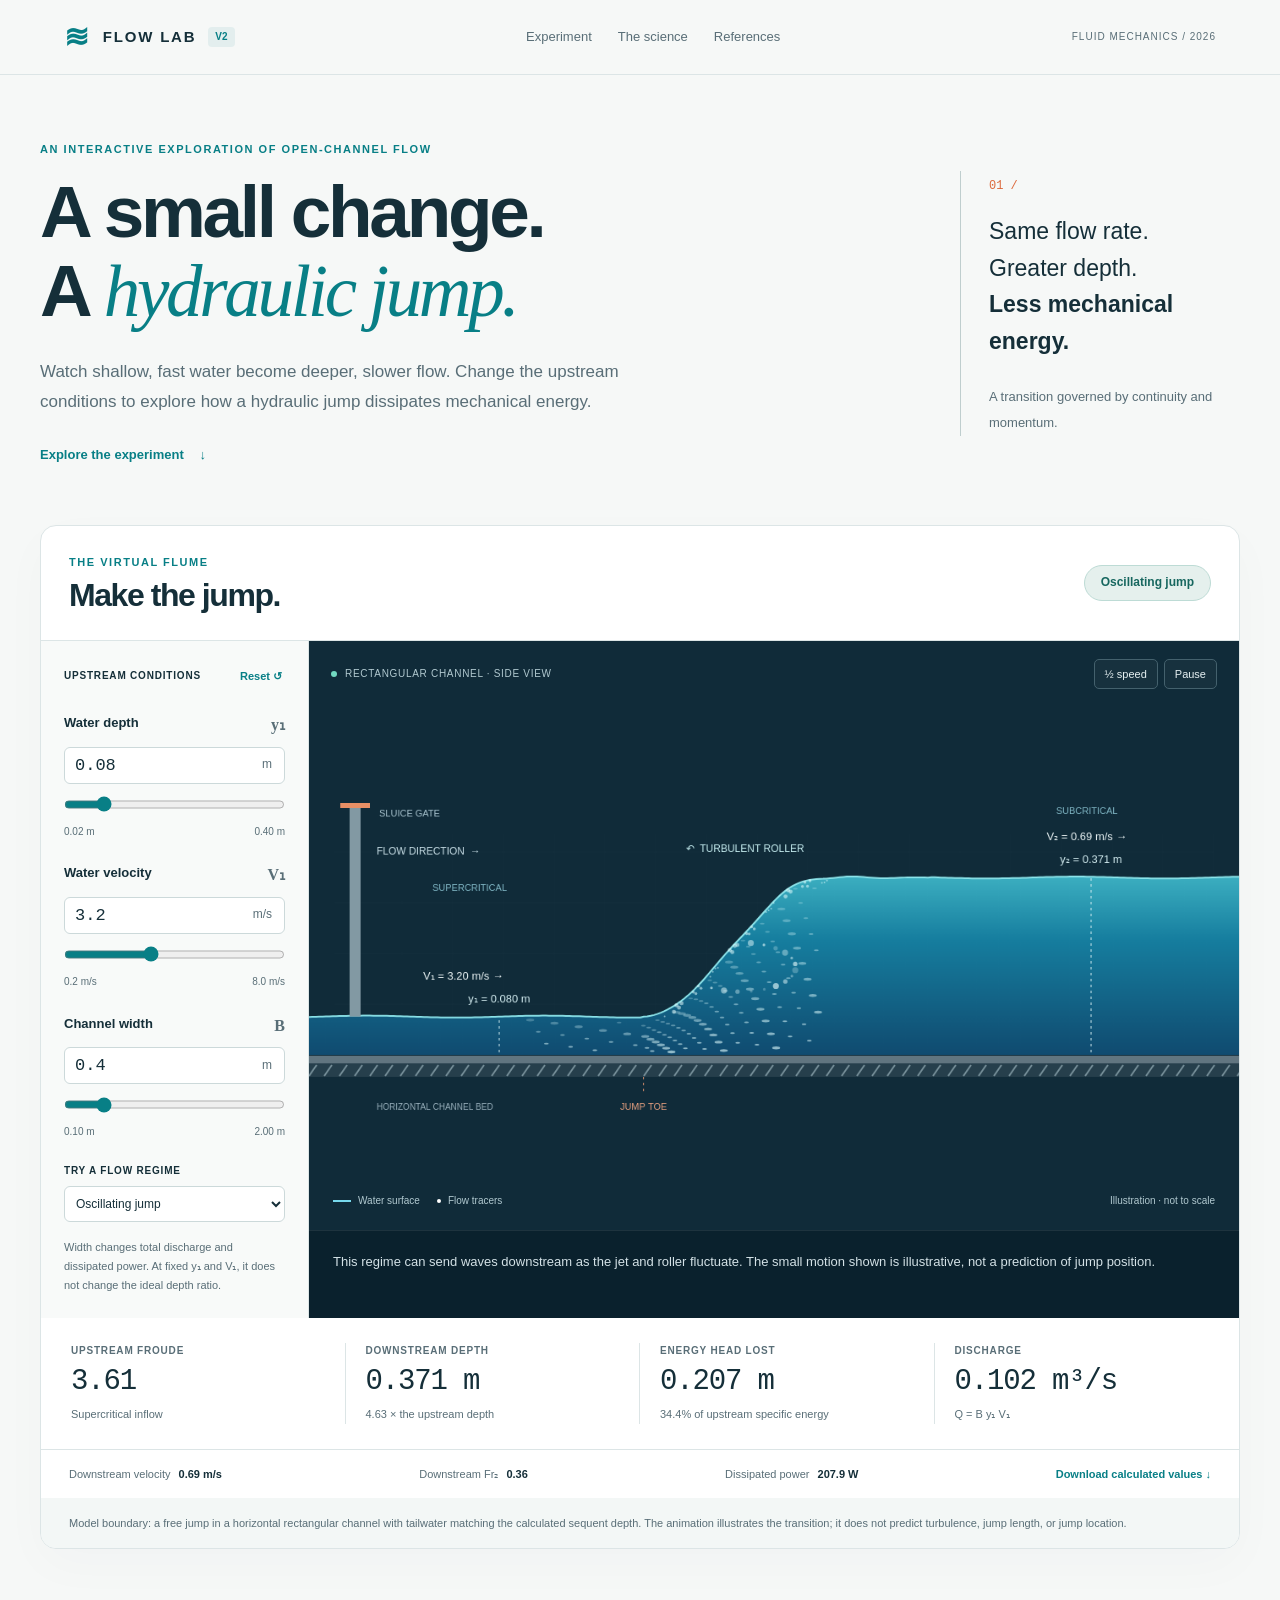
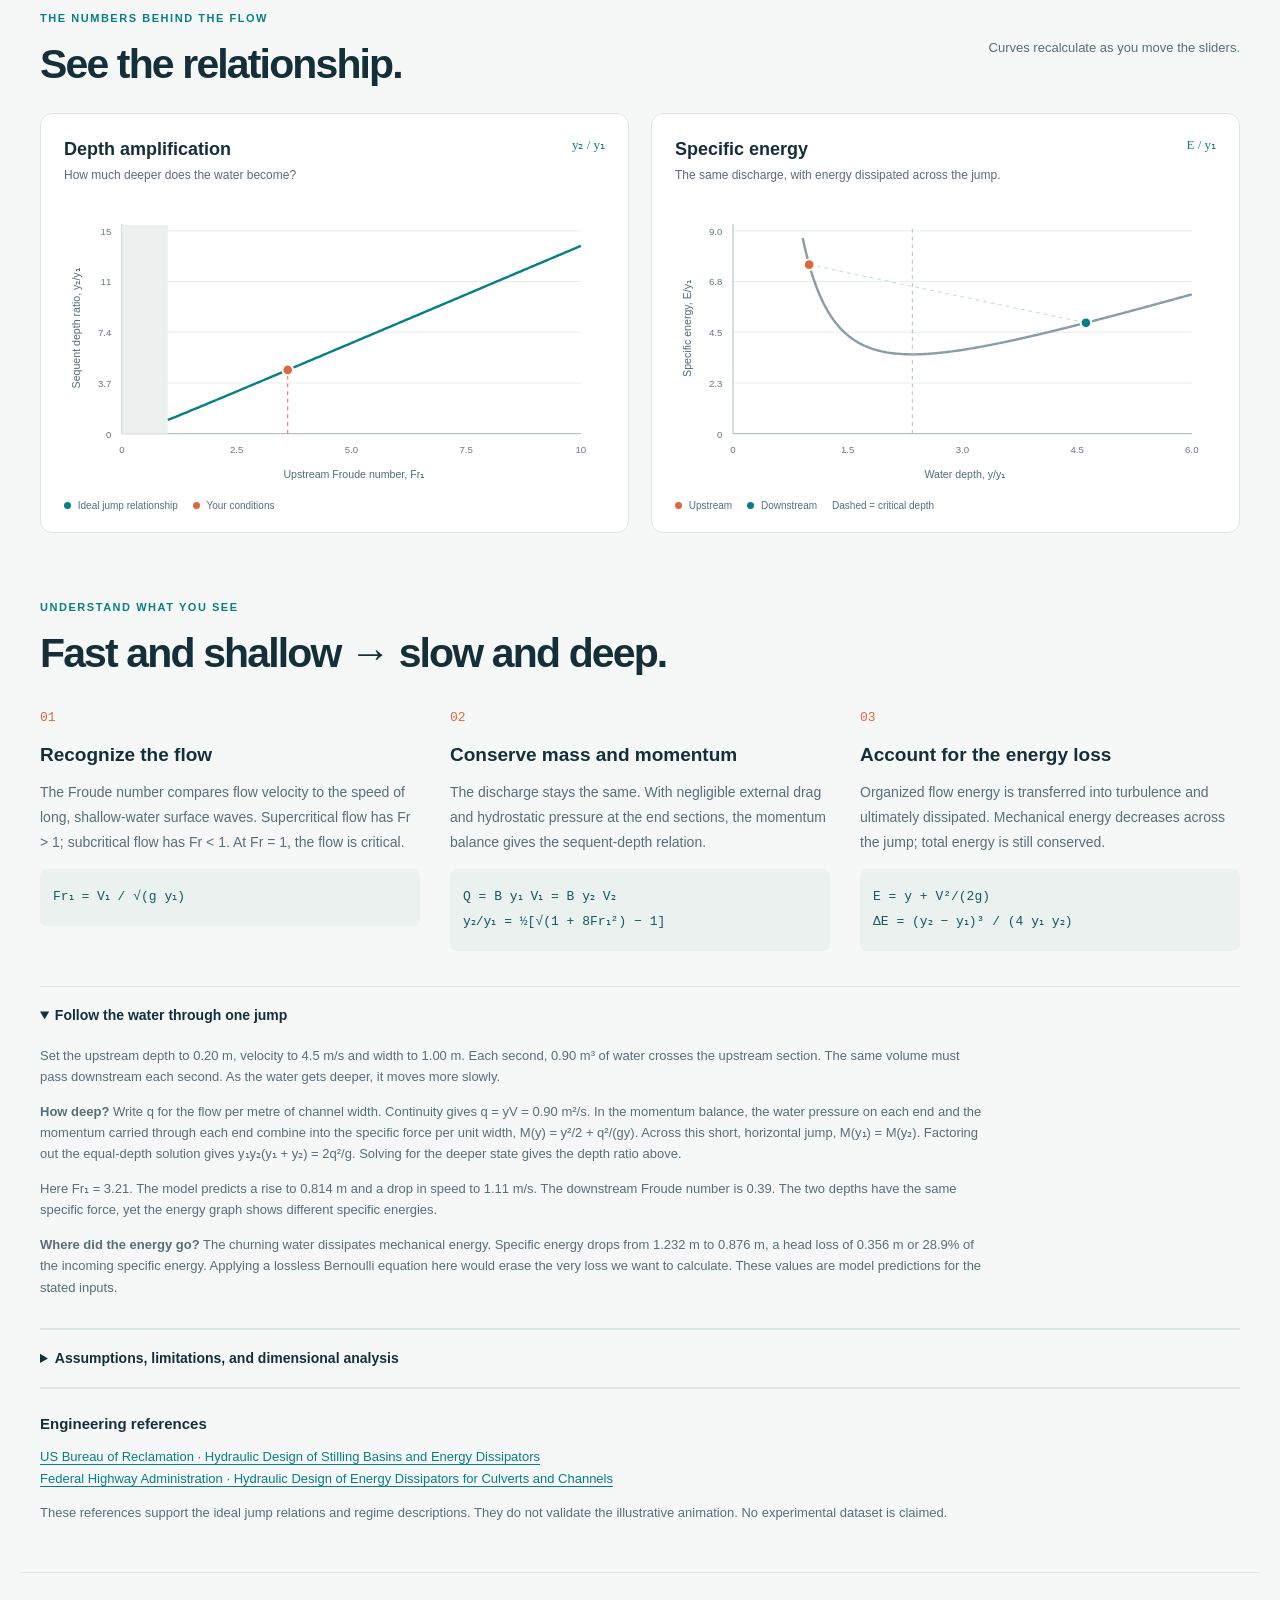
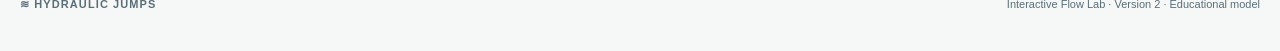
==== v2/index.html @ fa8d9983 "Preserve original site and publish second draft under v2" ====
<!doctype html>
<html lang="en">
<head>
  <meta charset="utf-8"><meta name="viewport" content="width=device-width,initial-scale=1">
  <meta name="description" content="Explore hydraulic jumps in a rectangular channel with animated flow, live calculations and interactive graphs.">
  <title>Hydraulic Jumps · Interactive Flow Lab</title>
  <link rel="icon" href="data:,"><link rel="stylesheet" href="styles.css">
  <script defer src="hydraulics.js"></script><script defer src="app.js"></script>
</head>
<body>
<a class="skip" href="#experiment">Skip to experiment</a>
<header class="topbar"><a class="brand" href="#"><span class="brand-icon">≋</span> FLOW LAB <span class="version">V2</span></a><nav aria-label="Main navigation"><a href="#experiment">Experiment</a><a href="#theory">The science</a><a href="#references">References</a></nav><span class="course">FLUID MECHANICS / 2026</span></header>
<main>
  <section class="intro"><div><p class="eyebrow">AN INTERACTIVE EXPLORATION OF OPEN-CHANNEL FLOW</p><h1>A small change.<br>A <em>hydraulic jump.</em></h1><p class="lede">Watch shallow, fast water become deeper, slower flow. Change the upstream conditions to explore how a hydraulic jump dissipates mechanical energy.</p><a class="text-link" href="#experiment">Explore the experiment <span>↓</span></a></div><aside class="intro-note"><span class="note-number">01 /</span><p>Same flow rate.<br>Greater depth.<br><strong>Less mechanical energy.</strong></p><span class="small">A transition governed by continuity and momentum.</span></aside></section>

  <section id="experiment" class="experiment" aria-labelledby="lab-title">
    <div class="section-heading"><div><p class="eyebrow">THE VIRTUAL FLUME</p><h2 id="lab-title">Make the jump.</h2></div><span class="status" id="regime">Oscillating jump</span></div>
    <div class="lab-grid">
      <aside class="control-panel"><div class="panel-heading"><span>UPSTREAM CONDITIONS</span><button id="reset" class="quiet" type="button">Reset ↺</button></div>
        <div class="field"><label for="depth">Water depth <span>y₁</span></label><div class="input-unit"><input id="depth" type="number" min="0.02" max="0.4" step="any" value="0.08" aria-describedby="depth-help"><span>m</span></div><input aria-label="Upstream depth slider" id="depth-range" type="range" min="0.02" max="0.4" step="any" value="0.08"><div class="limits" id="depth-help"><span>0.02 m</span><span>0.40 m</span></div></div>
        <div class="field"><label for="velocity">Water velocity <span>V₁</span></label><div class="input-unit"><input id="velocity" type="number" min="0.2" max="8" step="any" value="3.2"><span>m/s</span></div><input aria-label="Upstream velocity slider" id="velocity-range" type="range" min="0.2" max="8" step="any" value="3.2"><div class="limits"><span>0.2 m/s</span><span>8.0 m/s</span></div></div>
        <div class="field"><label for="width">Channel width <span>B</span></label><div class="input-unit"><input id="width" type="number" min="0.1" max="2" step="any" value="0.4"><span>m</span></div><input aria-label="Channel width slider" id="width-range" type="range" min="0.1" max="2" step="any" value="0.4"><div class="limits"><span>0.10 m</span><span>2.00 m</span></div></div>
        <p id="input-message" class="input-message" role="status"></p>
        <label class="preset-label" for="preset">TRY A FLOW REGIME</label><select id="preset"><option value="custom">Custom conditions</option><option value="subcritical">Subcritical · no jump</option><option value="undular">Undular jump</option><option value="weak">Weak jump</option><option value="oscillating" selected>Oscillating jump</option><option value="steady">Steady jump</option><option value="strong">Strong jump</option></select>
        <p class="control-tip">Width changes total discharge and dissipated power. At fixed y₁ and V₁, it does not change the ideal depth ratio.</p>
      </aside>
      <div class="visual-panel"><div class="visual-toolbar"><span><i class="live-dot"></i> RECTANGULAR CHANNEL · SIDE VIEW</span><div><button type="button" id="slow" aria-pressed="false">½ speed</button><button type="button" id="pause" aria-pressed="false">Pause</button></div></div>
        <canvas id="flume" width="1100" height="420" role="img" aria-label="Illustrative side view of water in a rectangular channel. Calculated upstream and downstream values are listed below."></canvas>
        <div class="visual-caption"><span><span class="legend-line"></span> Water surface <span class="legend-dot"></span> Flow tracers</span><span>Illustration · not to scale</span></div>
        <div class="flow-explanation" id="flow-explanation" aria-live="polite"></div>
      </div>
    </div>
    <div class="metrics" aria-live="polite" aria-atomic="true">
      <div><span>UPSTREAM FROUDE</span><strong id="fr1">—</strong><small id="fr1-note">Fr₁ = V₁ / √(g y₁)</small></div>
      <div><span>DOWNSTREAM DEPTH</span><strong id="depth2">—</strong><small id="depth-ratio">Sequent depth y₂</small></div>
      <div><span>ENERGY HEAD LOST</span><strong id="loss">—</strong><small id="loss-percent">Of upstream specific energy</small></div>
      <div><span>DISCHARGE</span><strong id="discharge">—</strong><small>Q = B y₁ V₁</small></div>
    </div>
    <div class="secondary-results"><span>Downstream velocity <b id="velocity2">—</b></span><span>Downstream Fr₂ <b id="fr2">—</b></span><span>Dissipated power <b id="power">—</b></span><button id="export" type="button" class="text-link">Download calculated values ↓</button></div>
    <p class="model-note">Model boundary: a free jump in a horizontal rectangular channel with tailwater matching the calculated sequent depth. The animation illustrates the transition; it does not predict turbulence, jump length, or jump location.</p>
  </section>

  <section class="plots-section" aria-labelledby="plots-title"><div class="section-heading"><div><p class="eyebrow">THE NUMBERS BEHIND THE FLOW</p><h2 id="plots-title">See the relationship.</h2></div><span class="small">Curves recalculate as you move the sliders.</span></div>
    <div class="plot-grid"><article class="plot-card"><div class="plot-heading"><h3>Depth amplification</h3><span>y₂ / y₁</span></div><p>How much deeper does the water become?</p><svg id="ratio-plot" viewBox="0 0 560 300" role="img" aria-label="Sequent depth ratio against upstream Froude number"></svg><div class="plot-legend"><span><i></i> Ideal jump relationship</span><span><i class="orange"></i> Your conditions</span></div></article>
    <article class="plot-card"><div class="plot-heading"><h3>Specific energy</h3><span>E / y₁</span></div><p>The same discharge, with energy dissipated across the jump.</p><svg id="energy-plot" viewBox="0 0 560 300" role="img" aria-label="Dimensionless specific energy against dimensionless water depth, with upstream and downstream states"></svg><div class="plot-legend"><span><i class="orange"></i> Upstream</span><span><i></i> Downstream</span><span>Dashed = critical depth</span></div></article></div>
  </section>

  <section id="theory" class="theory-section"><div class="section-heading"><div><p class="eyebrow">UNDERSTAND WHAT YOU SEE</p><h2>Fast and shallow → slow and deep.</h2></div></div>
    <div class="theory-grid"><article><span class="step">01</span><h3>Recognize the flow</h3><p>The Froude number compares flow velocity to the speed of long, shallow-water surface waves. Supercritical flow has Fr &gt; 1; subcritical flow has Fr &lt; 1. At Fr = 1, the flow is critical.</p><div class="formula">Fr₁ = V₁ / √(g y₁)</div></article><article><span class="step">02</span><h3>Conserve mass and momentum</h3><p>The discharge stays the same. With negligible external drag and hydrostatic pressure at the end sections, the momentum balance gives the sequent-depth relation.</p><div class="formula">Q = B y₁ V₁ = B y₂ V₂<br>y₂/y₁ = ½[√(1 + 8Fr₁²) − 1]</div></article><article><span class="step">03</span><h3>Account for the energy loss</h3><p>Organized flow energy is transferred into turbulence and ultimately dissipated. Mechanical energy decreases across the jump; total energy is still conserved.</p><div class="formula">E = y + V²/(2g)<br>ΔE = (y₂ − y₁)³ / (4 y₁ y₂)</div></article></div>
    <details open><summary>Follow the water through one jump</summary><div class="details-body">
      <p>Set the upstream depth to 0.20 m, velocity to 4.5 m/s and width to 1.00 m. Each second, 0.90 m³ of water crosses the upstream section. The same volume must pass downstream each second. As the water gets deeper, it moves more slowly.</p>
      <p><strong>How deep?</strong> Write q for the flow per metre of channel width. Continuity gives q = yV = 0.90 m²/s. In the momentum balance, the water pressure on each end and the momentum carried through each end combine into the specific force per unit width, M(y) = y²/2 + q²/(gy). Across this short, horizontal jump, M(y₁) = M(y₂). Factoring out the equal-depth solution gives y₁y₂(y₁ + y₂) = 2q²/g. Solving for the deeper state gives the depth ratio above.</p>
      <p>Here Fr₁ = 3.21. The model predicts a rise to 0.814 m and a drop in speed to 1.11 m/s. The downstream Froude number is 0.39. The two depths have the same specific force, yet the energy graph shows different specific energies.</p>
      <p><strong>Where did the energy go?</strong> The churning water dissipates mechanical energy. Specific energy drops from 1.232 m to 0.876 m, a head loss of 0.356 m or 28.9% of the incoming specific energy. Applying a lossless Bernoulli equation here would erase the very loss we want to calculate. These values are model predictions for the stated inputs.</p>
    </div></details>
    <details><summary>Assumptions, limitations, and dimensional analysis</summary><div class="details-body"><p>The model assumes steady incompressible water flow (ρ = 1000 kg/m³, g = 9.81 m/s²), constant rectangular width, a horizontal bed, hydrostatic end-section pressure, uniform end-section velocities, and negligible bed/sidewall drag over the jump. Inputs describe the flow immediately upstream, not a gate-opening prediction.</p><p>Fr₁ &gt; 1 is necessary but does not guarantee that a stationary jump will occur at a particular location. Downstream boundary conditions determine whether a jump is held, swept downstream, or submerged. Here matching tailwater is assumed. An undular jump is represented by surface waves rather than a turbulent roller.</p><p>For the ideal model, y₂/y₁ depends only on Fr₁. Real jumps can also depend on Reynolds number, relative roughness, channel aspect ratio, and air entrainment. Dimensional analysis identifies possible dependencies; it does not derive the Bélanger equation or supply experimental correction factors.</p><p>The energy graph uses y/y₁ and E/y₁ at the current unit discharge q = y₁V₁. Both states lie on the same specific-energy curve, at different energies. The critical depth minimizes specific energy.</p></div></details>
  </section>

  <section id="references" class="references"><h3>Engineering references</h3><p><a href="https://www.usbr.gov/tsc/techreferences/hydraulics_lab/pubs/EM/EM25.pdf" target="_blank" rel="noopener">US Bureau of Reclamation · Hydraulic Design of Stilling Basins and Energy Dissipators</a><br><a href="https://www.fhwa.dot.gov/engineering/hydraulics/pubs/hec/hec14si.pdf" target="_blank" rel="noopener">Federal Highway Administration · Hydraulic Design of Energy Dissipators for Culverts and Channels</a></p><p class="small">These references support the ideal jump relations and regime descriptions. They do not validate the illustrative animation. No experimental dataset is claimed.</p></section>
</main><footer><span>≋ HYDRAULIC JUMPS</span><span>Interactive Flow Lab · Version 2 · Educational model</span></footer>
<noscript>This experiment needs JavaScript. The explanations and equations above remain available.</noscript>
</body></html>
---- v2/styles.css ----
:root{--ink:#152f39;--muted:#596e77;--teal:#087f86;--orange:#dc693c;--line:#dce5e6;--paper:#f6f8f7;--navy:#102b39}*{box-sizing:border-box}html{scroll-behavior:smooth;scroll-padding-top:25px}body{margin:0;color:var(--ink);background:var(--paper);font:16px/1.65 'Segoe UI',Arial,sans-serif}a{color:var(--teal)}button,input,select{font:inherit}button,a,input,select,summary{-webkit-tap-highlight-color:transparent}button{cursor:pointer}button:focus-visible,a:focus-visible,input:focus-visible,select:focus-visible,summary:focus-visible{outline:3px solid #e9a758;outline-offset:4px}button{border:0}h1,h2,h3,p{margin-top:0}h1,h2{letter-spacing:-.045em;line-height:1.08}h1{font-size:clamp(42px,5.7vw,76px);font-weight:650;margin-bottom:25px}h1 em{font-family:Georgia,serif;font-weight:400;color:var(--teal)}h2{font-size:clamp(30px,3.2vw,42px);font-weight:600;margin-bottom:0}h3{font-size:19px;line-height:1.35;margin-bottom:12px}.small{font-size:13px;color:var(--muted)}.eyebrow{font-size:11px;font-weight:750;letter-spacing:.14em;color:var(--teal);margin-bottom:15px}.topbar{max-width:1440px;margin:auto;padding:22px 5%;display:flex;align-items:center;justify-content:space-between;border-bottom:1px solid var(--line);gap:20px}.brand{color:var(--ink);font-weight:800;font-size:15px;letter-spacing:.12em;text-decoration:none;display:flex;gap:12px;align-items:center}.brand-icon{font-size:30px;color:var(--teal);line-height:1}.version{font-size:10px;letter-spacing:0;background:#e3eeee;color:var(--teal);padding:2px 7px;border-radius:4px}.topbar nav{display:flex;gap:26px}.topbar nav a{font-size:13px;color:var(--muted);text-decoration:none}.topbar nav a:hover{color:var(--teal)}.course{font-size:10px;letter-spacing:.1em;color:var(--muted)}main{max-width:1320px;padding:0 40px;margin:auto}.intro{padding:65px 0 58px;display:grid;grid-template-columns:1fr 280px;gap:80px;align-items:center}.lede{font-size:17px;color:var(--muted);max-width:630px;line-height:1.8;margin-bottom:23px}.text-link{color:var(--teal);background:none;text-decoration:none;font-size:13px;font-weight:700;padding:0}.text-link span{margin-left:12px}.intro-note{border-left:1px solid #bfcece;padding:0 0 0 28px}.note-number{font:12px monospace;color:var(--orange)}.intro-note p{font-size:23px;line-height:1.6;margin-top:15px}.intro-note strong{font-weight:600}.section-heading{display:flex;justify-content:space-between;align-items:center;gap:20px;margin-bottom:27px}.status{background:#e5f0ed;border:1px solid #bddbd5;color:#17675f;border-radius:30px;padding:7px 16px;font-size:12px;font-weight:700}.experiment{background:#fff;border:1px solid var(--line);border-radius:16px;overflow:hidden;box-shadow:0 16px 50px #12354406}.experiment>.section-heading{padding:27px 28px 0}.experiment h2{font-size:32px}.experiment .eyebrow{margin-bottom:7px}.lab-grid{display:grid;grid-template-columns:268px minmax(0,1fr);border-top:1px solid var(--line)}.control-panel{padding:23px;background:#f8faf9;border-right:1px solid var(--line)}.panel-heading{display:flex;align-items:center;justify-content:space-between;font-size:10px;letter-spacing:.08em;font-weight:750;margin-bottom:24px}.quiet{background:none;color:var(--teal);padding:3px;font-size:11px;letter-spacing:0}.field{margin-bottom:22px}.field label{display:flex;justify-content:space-between;font-size:13px;font-weight:650;margin-bottom:8px}.field label span{font-family:Georgia,serif;color:var(--muted);font-size:16px}.input-unit{display:flex;border:1px solid #ccd9da;border-radius:6px;background:#fff;overflow:hidden;align-items:center}.input-unit input{width:100%;min-width:0;border:0;background:transparent;padding:8px 10px;color:var(--ink);font:17px 'Consolas',monospace}.input-unit span{padding-right:12px;font-size:12px;color:var(--muted);white-space:nowrap}input[type=range]{width:100%;height:23px;margin:9px 0 0;accent-color:var(--teal);cursor:pointer}.limits{display:flex;justify-content:space-between;font-size:10px;color:var(--muted)}.preset-label{font-size:10px;letter-spacing:.08em;font-weight:750;display:block;margin:12px 0 7px}select{width:100%;border:1px solid #ccd9da;border-radius:6px;padding:9px 7px;font-size:12px;background:#fff;color:var(--ink)}.control-tip{font-size:11px;line-height:1.7;color:var(--muted);margin:16px 0 0}.input-message{font-size:12px;color:#aa3c22;margin:0}.visual-panel{min-width:0;background:var(--navy);display:flex;flex-direction:column}.visual-toolbar{display:flex;justify-content:space-between;gap:12px;align-items:center;padding:18px 22px;color:#b1c9d0;font-size:10px;letter-spacing:.07em}.visual-toolbar>span{display:flex;align-items:center;gap:8px}.visual-toolbar>div{display:flex;gap:6px}.visual-toolbar button{border:1px solid #44616d;border-radius:5px;padding:5px 10px;font-size:11px;color:#e7f1f3;background:#ffffff07;white-space:nowrap}.visual-toolbar button[aria-pressed=true]{background:#2d5c68}.live-dot{background:#72d9c1;width:6px;height:6px;border-radius:50%;display:inline-block}canvas{display:block;width:100%;height:auto;margin:auto 0}.visual-caption{padding:5px 24px 20px;display:flex;justify-content:space-between;gap:14px;color:#b1c9d0;font-size:10px}.visual-caption>span:first-child{display:flex;align-items:center;gap:7px}.legend-line{height:2px;width:18px;background:#77d9ed;display:inline-block}.legend-dot{width:4px;height:4px;border-radius:50%;background:#fff;display:inline-block;margin-left:10px}.flow-explanation{border-top:1px solid #ffffff15;padding:19px 24px;font-size:13px;line-height:1.8;color:#d3e1e6;background:#0a212d;min-height:88px}.metrics{display:grid;grid-template-columns:repeat(4,1fr);padding:25px 10px}.metrics>div{padding:0 20px;border-right:1px solid var(--line)}.metrics>div:last-child{border:0}.metrics span{font-size:10px;letter-spacing:.08em;font-weight:700;color:var(--muted);display:block}.metrics strong{font:29px/1.6 'Consolas',monospace;letter-spacing:-.04em;display:block}.metrics small{font-size:11px;color:var(--muted);display:block}.secondary-results{display:flex;justify-content:space-between;gap:14px;flex-wrap:wrap;padding:15px 28px;border-top:1px solid var(--line);font-size:11px;color:var(--muted)}.secondary-results b{color:var(--ink);margin-left:5px}.secondary-results button{font-size:11px}.model-note{margin:0;padding:16px 28px;background:#f3f7f6;color:var(--muted);font-size:11px}.plots-section{padding:60px 0 0}.plot-grid{display:grid;grid-template-columns:1fr 1fr;gap:22px}.plot-card{background:#fff;border:1px solid var(--line);border-radius:12px;padding:23px 23px 17px;min-width:0}.plot-heading{display:flex;justify-content:space-between;gap:12px}.plot-heading h3{font-size:18px;margin-bottom:5px}.plot-heading>span{font:13px Georgia,serif;color:var(--teal)}.plot-card p{font-size:12px;color:var(--muted)}.plot-card svg{display:block;width:100%;height:auto;overflow:visible}.plot-legend{display:flex;gap:15px;flex-wrap:wrap;font-size:10px;color:var(--muted);margin-top:10px}.plot-legend i{display:inline-block;width:7px;height:7px;border-radius:50%;background:var(--teal);margin-right:4px}.plot-legend i.orange{background:var(--orange)}.theory-section{padding:65px 0 0}.theory-grid{display:grid;grid-template-columns:repeat(3,1fr);gap:30px;margin:35px 0}.step{font:13px monospace;color:var(--orange);display:block;margin-bottom:17px}.theory-grid p{font-size:14px;color:var(--muted);line-height:1.8}.formula{padding:16px 13px;background:#eaf1ef;border-radius:7px;font:13px/1.9 'Consolas',monospace;color:#125c62}details{border-top:1px solid var(--line);border-bottom:1px solid var(--line);padding:17px 0}summary{font-size:14px;font-weight:650;cursor:pointer}.details-body{font-size:13px;color:var(--muted);padding-top:18px;max-width:950px}.project-section{display:grid;grid-template-columns:1fr 1fr;gap:70px;padding:58px 0}.project-section>div>p:not(.eyebrow){color:var(--muted);font-size:14px;margin-top:20px}.project-checklist{padding:25px;background:#eaf1ef;border-radius:10px}.project-checklist h3{margin-bottom:0}.project-checklist ul{padding-left:19px;font-size:13px;color:var(--muted)}.project-checklist li{margin-bottom:9px}.project-checklist .small{margin-top:8px!important}.references{padding:25px 0 35px;border-top:1px solid var(--line);font-size:13px}.references h3{font-size:15px}.references a{text-underline-offset:3px}footer{max-width:1240px;margin:auto;padding:22px 0 35px;border-top:1px solid var(--line);display:flex;justify-content:space-between;gap:15px;color:var(--muted);font-size:11px}footer>span:first-child{font-weight:750;letter-spacing:.1em}.skip{position:absolute;left:15px;top:-100px;background:white;padding:10px;z-index:10}.skip:focus{top:10px}noscript{display:block;padding:20px}
@media(min-width:1450px){main{padding:0 20px}}@media(max-width:1000px){.course{display:none}.intro{gap:35px;grid-template-columns:1fr 230px}.lab-grid{grid-template-columns:230px minmax(0,1fr)}.control-panel{padding:18px}.visual-toolbar{flex-wrap:wrap}.metrics strong{font-size:24px}.metrics>div{padding:0 12px}.visual-caption{flex-wrap:wrap}.theory-grid{gap:20px}.project-section{gap:35px}}@media(max-width:720px){main{padding:0 18px}.topbar{padding:16px 18px}.topbar nav{gap:13px}.topbar nav a{font-size:11px}.intro{grid-template-columns:1fr;padding:40px 0;gap:20px}.intro-note{display:none}.intro .eyebrow{font-size:9px}.lede{font-size:15px}.lab-grid{grid-template-columns:1fr}.control-panel{border-right:0;display:grid;grid-template-columns:repeat(3,minmax(0,1fr));gap:10px;padding:16px}.panel-heading{grid-column:1/-1;margin-bottom:5px}.field{margin-bottom:5px}.field label{font-size:11px}.input-unit input{font-size:15px;padding:8px 5px}.input-unit span{font-size:10px;padding-right:4px}.input-message,.control-tip{grid-column:1/-1}.preset-label{grid-column:1/-1;margin:5px 0 0}.control-panel select{grid-column:1/-1}.control-tip{margin:0}.limits{font-size:9px}.visual-toolbar{padding:14px;font-size:9px}.visual-caption{padding:5px 14px 15px}.flow-explanation{padding:15px;font-size:12px}.metrics{grid-template-columns:1fr 1fr;gap:22px 0}.metrics>div:nth-child(2){border:0}.metrics>div{padding:0 18px}.metrics strong{font-size:26px}.secondary-results,.model-note{padding:15px 18px}.plot-grid,.theory-grid,.project-section{grid-template-columns:1fr}.section-heading{align-items:flex-start;flex-wrap:wrap}.experiment>.section-heading{padding:22px 18px 0;gap:15px}.experiment h2{font-size:28px}.status{padding:5px 11px}.plots-section,.theory-section{padding-top:40px}.plot-card{padding:18px 12px}.plot-card p{font-size:11px}.theory-grid{margin-top:25px;gap:25px}.step{margin-bottom:8px}.project-section{padding:40px 0;gap:25px}footer{margin:0 18px;flex-direction:column}.plot-legend{gap:8px}h2{font-size:31px}}
@media(prefers-reduced-motion:reduce){html{scroll-behavior:auto}}
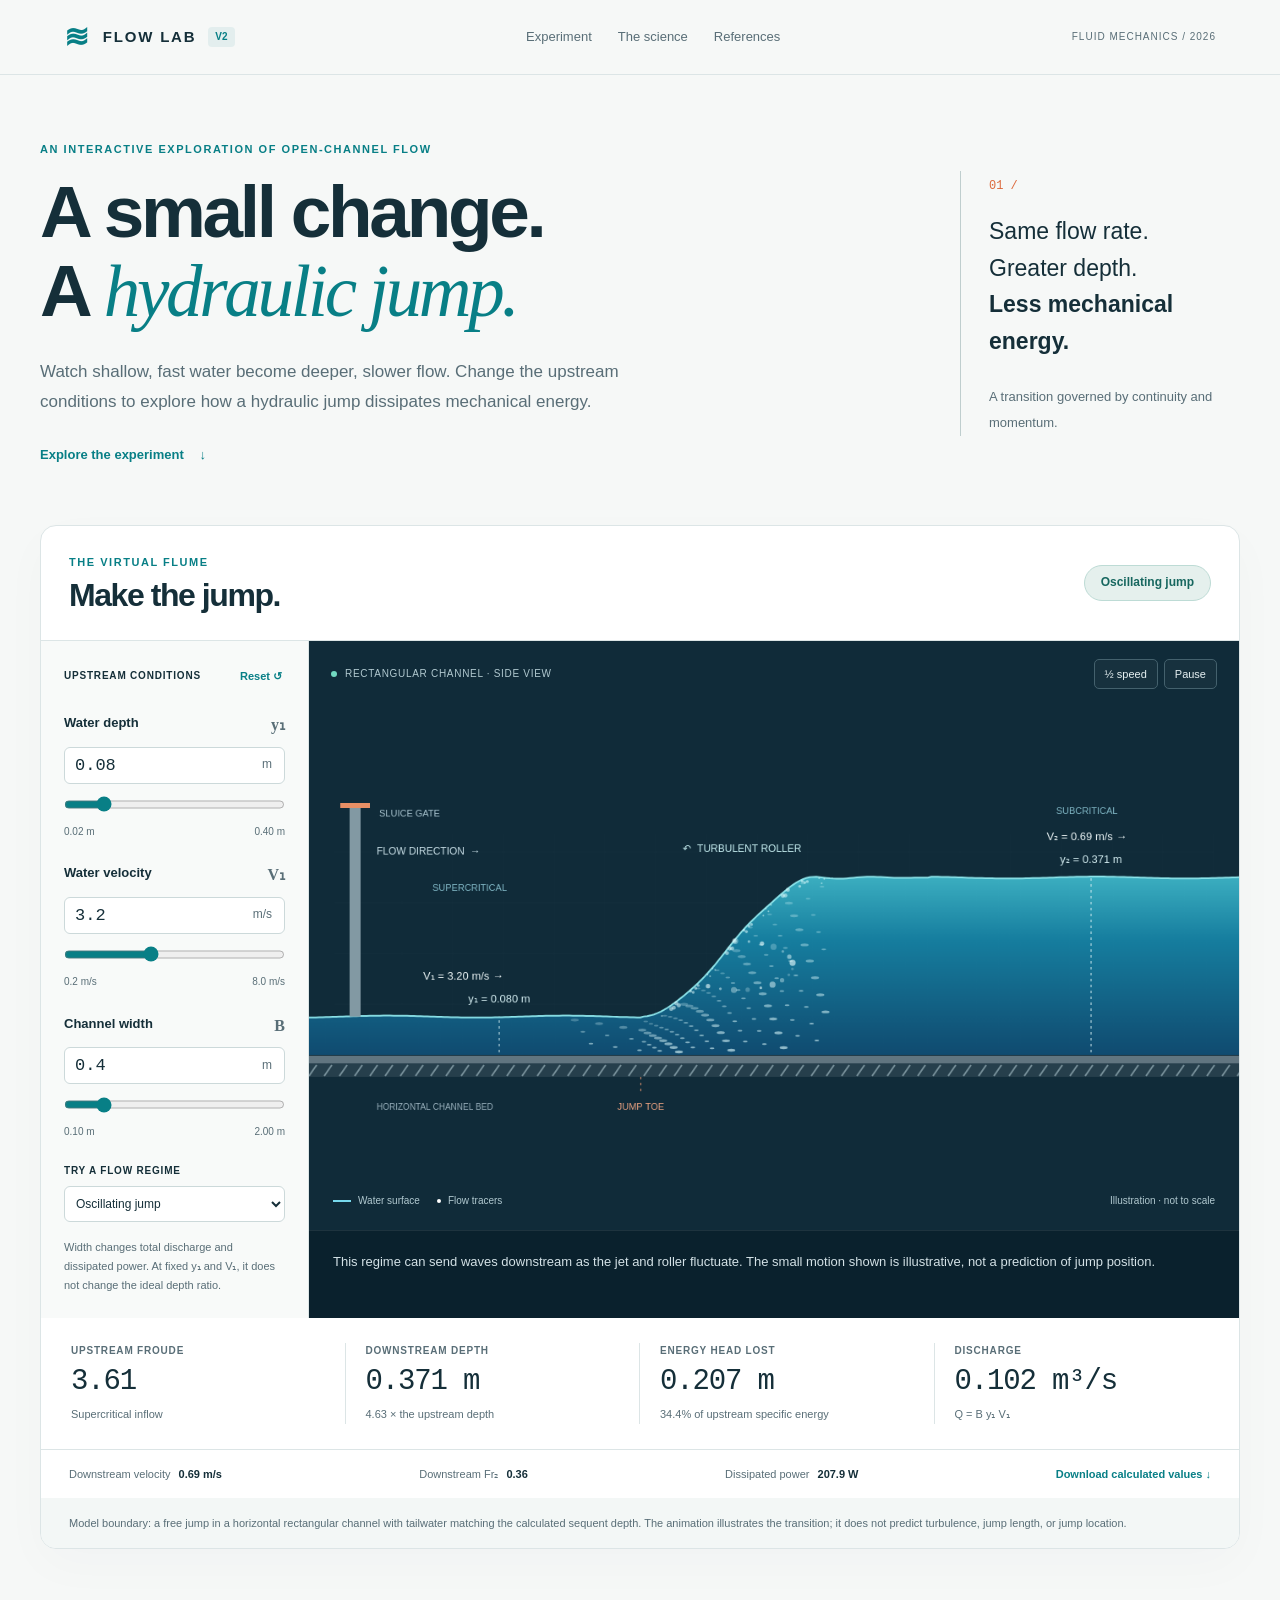
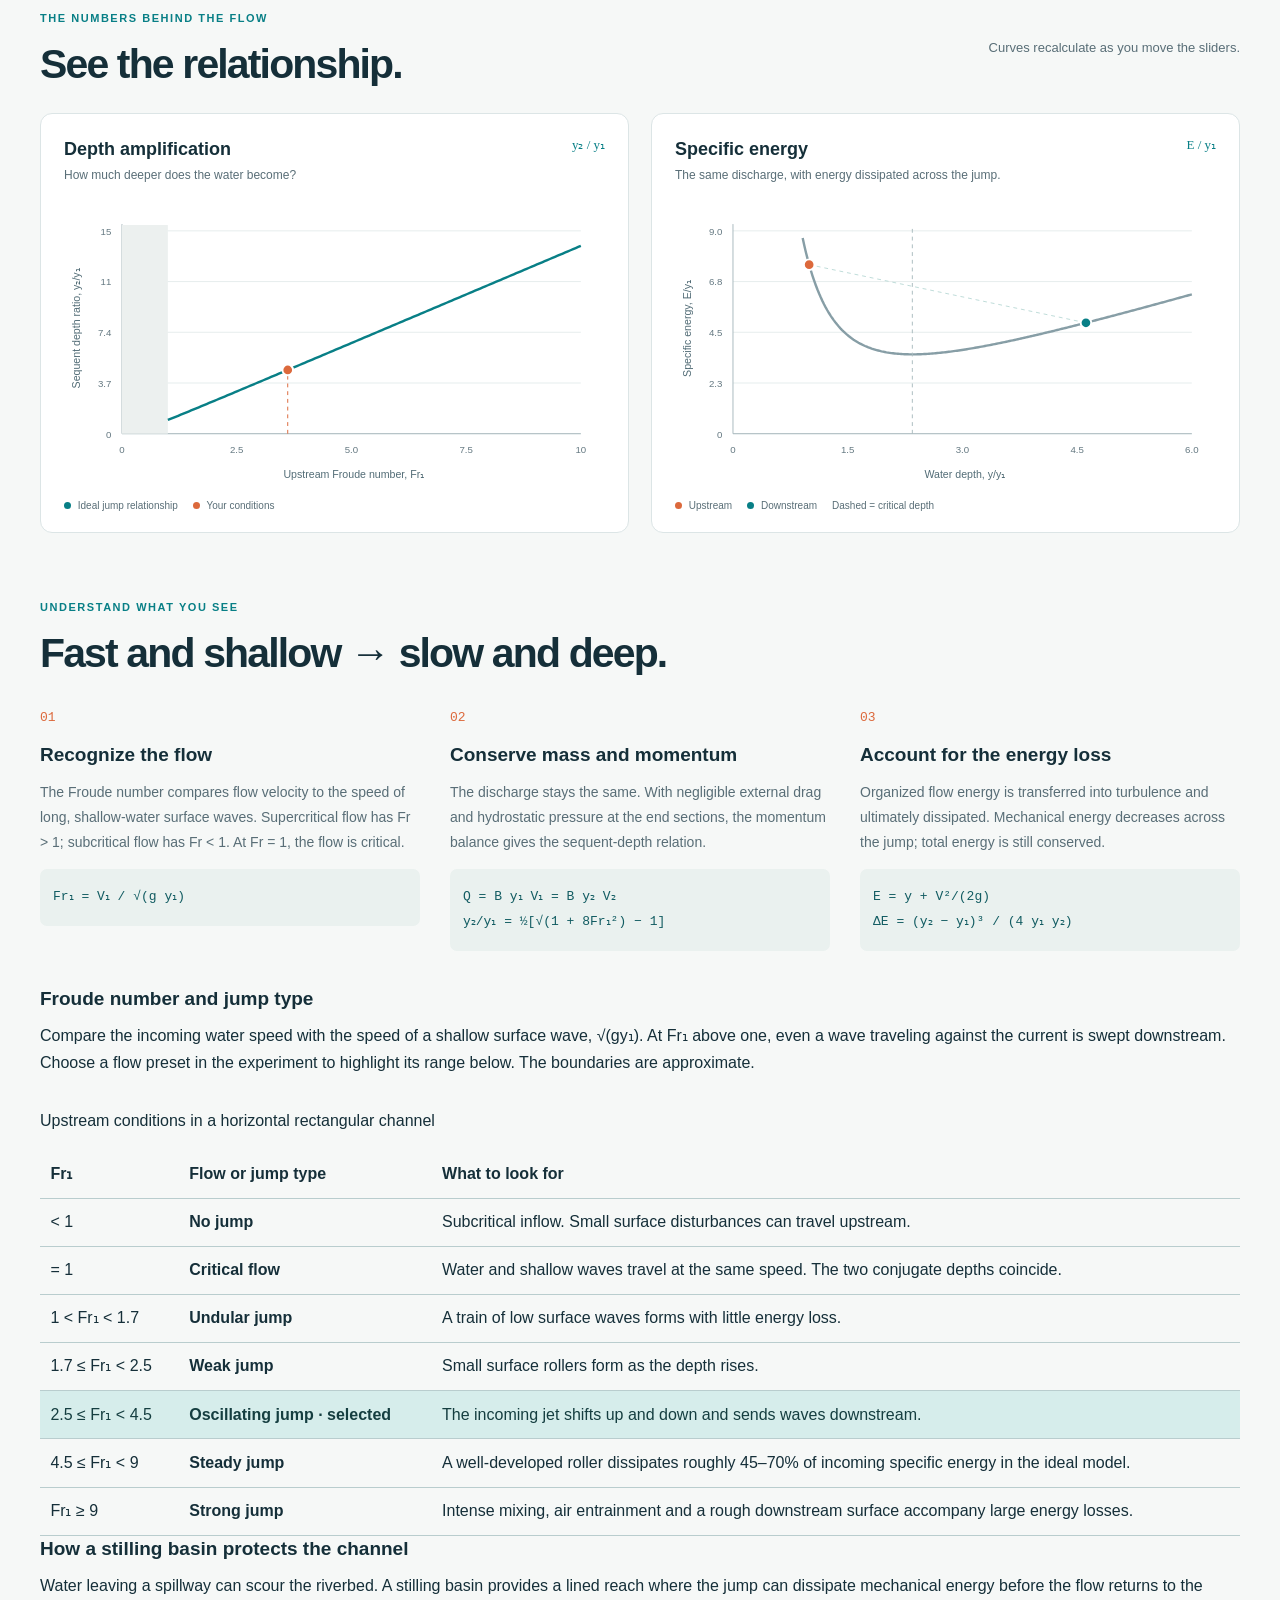
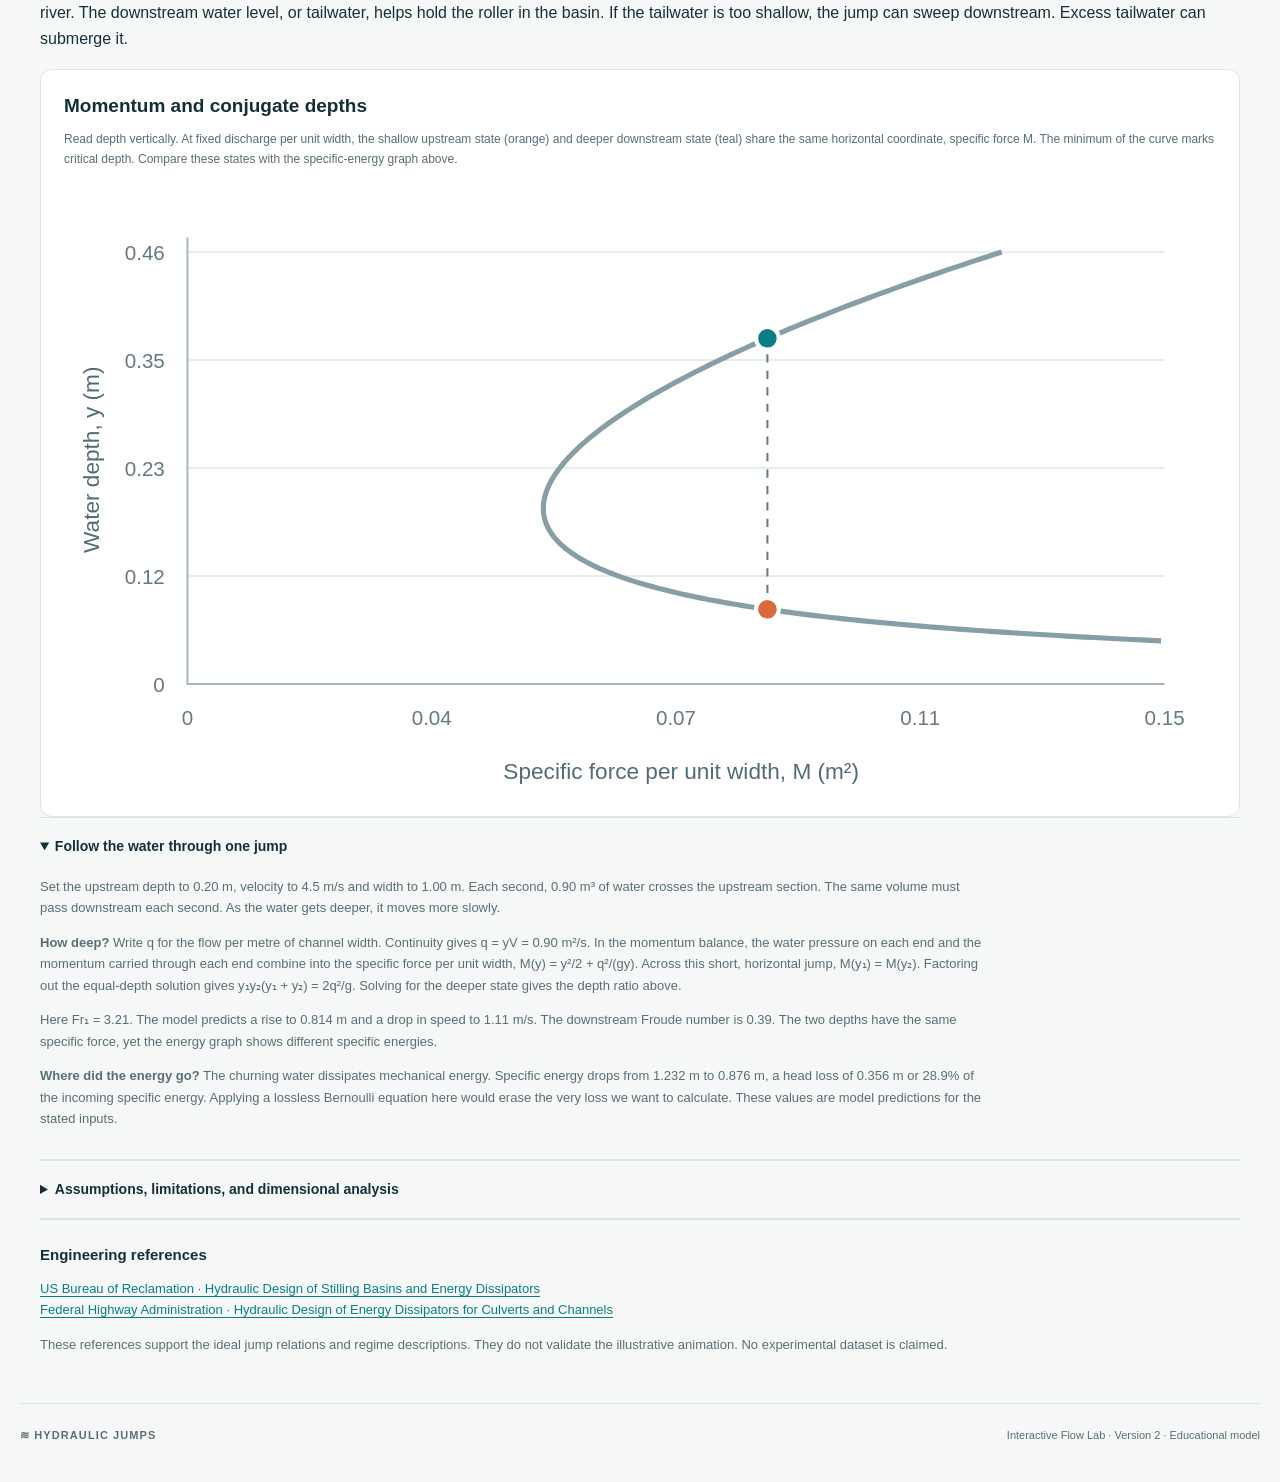
==== commit faa8a387: "Publish a second version" ====
--- a/v2/index.html
+++ b/v2/index.html
@@ -47,6 +47,19 @@
 
   <section id="theory" class="theory-section"><div class="section-heading"><div><p class="eyebrow">UNDERSTAND WHAT YOU SEE</p><h2>Fast and shallow → slow and deep.</h2></div></div>
     <div class="theory-grid"><article><span class="step">01</span><h3>Recognize the flow</h3><p>The Froude number compares flow velocity to the speed of long, shallow-water surface waves. Supercritical flow has Fr &gt; 1; subcritical flow has Fr &lt; 1. At Fr = 1, the flow is critical.</p><div class="formula">Fr₁ = V₁ / √(g y₁)</div></article><article><span class="step">02</span><h3>Conserve mass and momentum</h3><p>The discharge stays the same. With negligible external drag and hydrostatic pressure at the end sections, the momentum balance gives the sequent-depth relation.</p><div class="formula">Q = B y₁ V₁ = B y₂ V₂<br>y₂/y₁ = ½[√(1 + 8Fr₁²) − 1]</div></article><article><span class="step">03</span><h3>Account for the energy loss</h3><p>Organized flow energy is transferred into turbulence and ultimately dissipated. Mechanical energy decreases across the jump; total energy is still conserved.</p><div class="formula">E = y + V²/(2g)<br>ΔE = (y₂ − y₁)³ / (4 y₁ y₂)</div></article></div>
+    <h3 id="regimes">Froude number and jump type</h3>
+    <p>Compare the incoming water speed with the speed of a shallow surface wave, √(gy₁). At Fr₁ above one, even a wave traveling against the current is swept downstream. Choose a flow preset in the experiment to highlight its range below. The boundaries are approximate.</p>
+    <div class="regimes"><table><caption>Upstream conditions in a horizontal rectangular channel</caption><thead><tr><th>Fr₁</th><th>Flow or jump type</th><th>What to look for</th></tr></thead><tbody>
+    <tr><td>&lt; 1</td><th scope="row">No jump</th><td>Subcritical inflow. Small surface disturbances can travel upstream.</td></tr>
+    <tr><td>= 1</td><th scope="row">Critical flow</th><td>Water and shallow waves travel at the same speed. The two conjugate depths coincide.</td></tr>
+    <tr><td>1 &lt; Fr₁ &lt; 1.7</td><th scope="row">Undular jump</th><td>A train of low surface waves forms with little energy loss.</td></tr>
+    <tr><td>1.7 ≤ Fr₁ &lt; 2.5</td><th scope="row">Weak jump</th><td>Small surface rollers form as the depth rises.</td></tr>
+    <tr><td>2.5 ≤ Fr₁ &lt; 4.5</td><th scope="row">Oscillating jump</th><td>The incoming jet shifts up and down and sends waves downstream.</td></tr>
+    <tr><td>4.5 ≤ Fr₁ &lt; 9</td><th scope="row">Steady jump</th><td>A well-developed roller dissipates roughly 45–70% of incoming specific energy in the ideal model.</td></tr>
+    <tr><td>Fr₁ ≥ 9</td><th scope="row">Strong jump</th><td>Intense mixing, air entrainment and a rough downstream surface accompany large energy losses.</td></tr>
+    </tbody></table></div>
+    <h3>How a stilling basin protects the channel</h3><p>Water leaving a spillway can scour the riverbed. A stilling basin provides a lined reach where the jump can dissipate mechanical energy before the flow returns to the river. The downstream water level, or tailwater, helps hold the roller in the basin. If the tailwater is too shallow, the jump can sweep downstream. Excess tailwater can submerge it.</p>
+    <article class="plot-card"><h3>Momentum and conjugate depths</h3><p>Read depth vertically. At fixed discharge per unit width, the shallow upstream state (orange) and deeper downstream state (teal) share the same horizontal coordinate, specific force M. The minimum of the curve marks critical depth. Compare these states with the specific-energy graph above.</p><svg id="momentum" viewBox="0 0 560 300" role="img" aria-label="Specific force against depth for the current flow"></svg></article>
     <details open><summary>Follow the water through one jump</summary><div class="details-body">
       <p>Set the upstream depth to 0.20 m, velocity to 4.5 m/s and width to 1.00 m. Each second, 0.90 m³ of water crosses the upstream section. The same volume must pass downstream each second. As the water gets deeper, it moves more slowly.</p>
       <p><strong>How deep?</strong> Write q for the flow per metre of channel width. Continuity gives q = yV = 0.90 m²/s. In the momentum balance, the water pressure on each end and the momentum carried through each end combine into the specific force per unit width, M(y) = y²/2 + q²/(gy). Across this short, horizontal jump, M(y₁) = M(y₂). Factoring out the equal-depth solution gives y₁y₂(y₁ + y₂) = 2q²/g. Solving for the deeper state gives the depth ratio above.</p>
--- a/v2/styles.css
+++ b/v2/styles.css
@@ -1,3 +1,4 @@
 :root{--ink:#152f39;--muted:#596e77;--teal:#087f86;--orange:#dc693c;--line:#dce5e6;--paper:#f6f8f7;--navy:#102b39}*{box-sizing:border-box}html{scroll-behavior:smooth;scroll-padding-top:25px}body{margin:0;color:var(--ink);background:var(--paper);font:16px/1.65 'Segoe UI',Arial,sans-serif}a{color:var(--teal)}button,input,select{font:inherit}button,a,input,select,summary{-webkit-tap-highlight-color:transparent}button{cursor:pointer}button:focus-visible,a:focus-visible,input:focus-visible,select:focus-visible,summary:focus-visible{outline:3px solid #e9a758;outline-offset:4px}button{border:0}h1,h2,h3,p{margin-top:0}h1,h2{letter-spacing:-.045em;line-height:1.08}h1{font-size:clamp(42px,5.7vw,76px);font-weight:650;margin-bottom:25px}h1 em{font-family:Georgia,serif;font-weight:400;color:var(--teal)}h2{font-size:clamp(30px,3.2vw,42px);font-weight:600;margin-bottom:0}h3{font-size:19px;line-height:1.35;margin-bottom:12px}.small{font-size:13px;color:var(--muted)}.eyebrow{font-size:11px;font-weight:750;letter-spacing:.14em;color:var(--teal);margin-bottom:15px}.topbar{max-width:1440px;margin:auto;padding:22px 5%;display:flex;align-items:center;justify-content:space-between;border-bottom:1px solid var(--line);gap:20px}.brand{color:var(--ink);font-weight:800;font-size:15px;letter-spacing:.12em;text-decoration:none;display:flex;gap:12px;align-items:center}.brand-icon{font-size:30px;color:var(--teal);line-height:1}.version{font-size:10px;letter-spacing:0;background:#e3eeee;color:var(--teal);padding:2px 7px;border-radius:4px}.topbar nav{display:flex;gap:26px}.topbar nav a{font-size:13px;color:var(--muted);text-decoration:none}.topbar nav a:hover{color:var(--teal)}.course{font-size:10px;letter-spacing:.1em;color:var(--muted)}main{max-width:1320px;padding:0 40px;margin:auto}.intro{padding:65px 0 58px;display:grid;grid-template-columns:1fr 280px;gap:80px;align-items:center}.lede{font-size:17px;color:var(--muted);max-width:630px;line-height:1.8;margin-bottom:23px}.text-link{color:var(--teal);background:none;text-decoration:none;font-size:13px;font-weight:700;padding:0}.text-link span{margin-left:12px}.intro-note{border-left:1px solid #bfcece;padding:0 0 0 28px}.note-number{font:12px monospace;color:var(--orange)}.intro-note p{font-size:23px;line-height:1.6;margin-top:15px}.intro-note strong{font-weight:600}.section-heading{display:flex;justify-content:space-between;align-items:center;gap:20px;margin-bottom:27px}.status{background:#e5f0ed;border:1px solid #bddbd5;color:#17675f;border-radius:30px;padding:7px 16px;font-size:12px;font-weight:700}.experiment{background:#fff;border:1px solid var(--line);border-radius:16px;overflow:hidden;box-shadow:0 16px 50px #12354406}.experiment>.section-heading{padding:27px 28px 0}.experiment h2{font-size:32px}.experiment .eyebrow{margin-bottom:7px}.lab-grid{display:grid;grid-template-columns:268px minmax(0,1fr);border-top:1px solid var(--line)}.control-panel{padding:23px;background:#f8faf9;border-right:1px solid var(--line)}.panel-heading{display:flex;align-items:center;justify-content:space-between;font-size:10px;letter-spacing:.08em;font-weight:750;margin-bottom:24px}.quiet{background:none;color:var(--teal);padding:3px;font-size:11px;letter-spacing:0}.field{margin-bottom:22px}.field label{display:flex;justify-content:space-between;font-size:13px;font-weight:650;margin-bottom:8px}.field label span{font-family:Georgia,serif;color:var(--muted);font-size:16px}.input-unit{display:flex;border:1px solid #ccd9da;border-radius:6px;background:#fff;overflow:hidden;align-items:center}.input-unit input{width:100%;min-width:0;border:0;background:transparent;padding:8px 10px;color:var(--ink);font:17px 'Consolas',monospace}.input-unit span{padding-right:12px;font-size:12px;color:var(--muted);white-space:nowrap}input[type=range]{width:100%;height:23px;margin:9px 0 0;accent-color:var(--teal);cursor:pointer}.limits{display:flex;justify-content:space-between;font-size:10px;color:var(--muted)}.preset-label{font-size:10px;letter-spacing:.08em;font-weight:750;display:block;margin:12px 0 7px}select{width:100%;border:1px solid #ccd9da;border-radius:6px;padding:9px 7px;font-size:12px;background:#fff;color:var(--ink)}.control-tip{font-size:11px;line-height:1.7;color:var(--muted);margin:16px 0 0}.input-message{font-size:12px;color:#aa3c22;margin:0}.visual-panel{min-width:0;background:var(--navy);display:flex;flex-direction:column}.visual-toolbar{display:flex;justify-content:space-between;gap:12px;align-items:center;padding:18px 22px;color:#b1c9d0;font-size:10px;letter-spacing:.07em}.visual-toolbar>span{display:flex;align-items:center;gap:8px}.visual-toolbar>div{display:flex;gap:6px}.visual-toolbar button{border:1px solid #44616d;border-radius:5px;padding:5px 10px;font-size:11px;color:#e7f1f3;background:#ffffff07;white-space:nowrap}.visual-toolbar button[aria-pressed=true]{background:#2d5c68}.live-dot{background:#72d9c1;width:6px;height:6px;border-radius:50%;display:inline-block}canvas{display:block;width:100%;height:auto;margin:auto 0}.visual-caption{padding:5px 24px 20px;display:flex;justify-content:space-between;gap:14px;color:#b1c9d0;font-size:10px}.visual-caption>span:first-child{display:flex;align-items:center;gap:7px}.legend-line{height:2px;width:18px;background:#77d9ed;display:inline-block}.legend-dot{width:4px;height:4px;border-radius:50%;background:#fff;display:inline-block;margin-left:10px}.flow-explanation{border-top:1px solid #ffffff15;padding:19px 24px;font-size:13px;line-height:1.8;color:#d3e1e6;background:#0a212d;min-height:88px}.metrics{display:grid;grid-template-columns:repeat(4,1fr);padding:25px 10px}.metrics>div{padding:0 20px;border-right:1px solid var(--line)}.metrics>div:last-child{border:0}.metrics span{font-size:10px;letter-spacing:.08em;font-weight:700;color:var(--muted);display:block}.metrics strong{font:29px/1.6 'Consolas',monospace;letter-spacing:-.04em;display:block}.metrics small{font-size:11px;color:var(--muted);display:block}.secondary-results{display:flex;justify-content:space-between;gap:14px;flex-wrap:wrap;padding:15px 28px;border-top:1px solid var(--line);font-size:11px;color:var(--muted)}.secondary-results b{color:var(--ink);margin-left:5px}.secondary-results button{font-size:11px}.model-note{margin:0;padding:16px 28px;background:#f3f7f6;color:var(--muted);font-size:11px}.plots-section{padding:60px 0 0}.plot-grid{display:grid;grid-template-columns:1fr 1fr;gap:22px}.plot-card{background:#fff;border:1px solid var(--line);border-radius:12px;padding:23px 23px 17px;min-width:0}.plot-heading{display:flex;justify-content:space-between;gap:12px}.plot-heading h3{font-size:18px;margin-bottom:5px}.plot-heading>span{font:13px Georgia,serif;color:var(--teal)}.plot-card p{font-size:12px;color:var(--muted)}.plot-card svg{display:block;width:100%;height:auto;overflow:visible}.plot-legend{display:flex;gap:15px;flex-wrap:wrap;font-size:10px;color:var(--muted);margin-top:10px}.plot-legend i{display:inline-block;width:7px;height:7px;border-radius:50%;background:var(--teal);margin-right:4px}.plot-legend i.orange{background:var(--orange)}.theory-section{padding:65px 0 0}.theory-grid{display:grid;grid-template-columns:repeat(3,1fr);gap:30px;margin:35px 0}.step{font:13px monospace;color:var(--orange);display:block;margin-bottom:17px}.theory-grid p{font-size:14px;color:var(--muted);line-height:1.8}.formula{padding:16px 13px;background:#eaf1ef;border-radius:7px;font:13px/1.9 'Consolas',monospace;color:#125c62}details{border-top:1px solid var(--line);border-bottom:1px solid var(--line);padding:17px 0}summary{font-size:14px;font-weight:650;cursor:pointer}.details-body{font-size:13px;color:var(--muted);padding-top:18px;max-width:950px}.project-section{display:grid;grid-template-columns:1fr 1fr;gap:70px;padding:58px 0}.project-section>div>p:not(.eyebrow){color:var(--muted);font-size:14px;margin-top:20px}.project-checklist{padding:25px;background:#eaf1ef;border-radius:10px}.project-checklist h3{margin-bottom:0}.project-checklist ul{padding-left:19px;font-size:13px;color:var(--muted)}.project-checklist li{margin-bottom:9px}.project-checklist .small{margin-top:8px!important}.references{padding:25px 0 35px;border-top:1px solid var(--line);font-size:13px}.references h3{font-size:15px}.references a{text-underline-offset:3px}footer{max-width:1240px;margin:auto;padding:22px 0 35px;border-top:1px solid var(--line);display:flex;justify-content:space-between;gap:15px;color:var(--muted);font-size:11px}footer>span:first-child{font-weight:750;letter-spacing:.1em}.skip{position:absolute;left:15px;top:-100px;background:white;padding:10px;z-index:10}.skip:focus{top:10px}noscript{display:block;padding:20px}
 @media(min-width:1450px){main{padding:0 20px}}@media(max-width:1000px){.course{display:none}.intro{gap:35px;grid-template-columns:1fr 230px}.lab-grid{grid-template-columns:230px minmax(0,1fr)}.control-panel{padding:18px}.visual-toolbar{flex-wrap:wrap}.metrics strong{font-size:24px}.metrics>div{padding:0 12px}.visual-caption{flex-wrap:wrap}.theory-grid{gap:20px}.project-section{gap:35px}}@media(max-width:720px){main{padding:0 18px}.topbar{padding:16px 18px}.topbar nav{gap:13px}.topbar nav a{font-size:11px}.intro{grid-template-columns:1fr;padding:40px 0;gap:20px}.intro-note{display:none}.intro .eyebrow{font-size:9px}.lede{font-size:15px}.lab-grid{grid-template-columns:1fr}.control-panel{border-right:0;display:grid;grid-template-columns:repeat(3,minmax(0,1fr));gap:10px;padding:16px}.panel-heading{grid-column:1/-1;margin-bottom:5px}.field{margin-bottom:5px}.field label{font-size:11px}.input-unit input{font-size:15px;padding:8px 5px}.input-unit span{font-size:10px;padding-right:4px}.input-message,.control-tip{grid-column:1/-1}.preset-label{grid-column:1/-1;margin:5px 0 0}.control-panel select{grid-column:1/-1}.control-tip{margin:0}.limits{font-size:9px}.visual-toolbar{padding:14px;font-size:9px}.visual-caption{padding:5px 14px 15px}.flow-explanation{padding:15px;font-size:12px}.metrics{grid-template-columns:1fr 1fr;gap:22px 0}.metrics>div:nth-child(2){border:0}.metrics>div{padding:0 18px}.metrics strong{font-size:26px}.secondary-results,.model-note{padding:15px 18px}.plot-grid,.theory-grid,.project-section{grid-template-columns:1fr}.section-heading{align-items:flex-start;flex-wrap:wrap}.experiment>.section-heading{padding:22px 18px 0;gap:15px}.experiment h2{font-size:28px}.status{padding:5px 11px}.plots-section,.theory-section{padding-top:40px}.plot-card{padding:18px 12px}.plot-card p{font-size:11px}.theory-grid{margin-top:25px;gap:25px}.step{margin-bottom:8px}.project-section{padding:40px 0;gap:25px}footer{margin:0 18px;flex-direction:column}.plot-legend{gap:8px}h2{font-size:31px}}
 @media(prefers-reduced-motion:reduce){html{scroll-behavior:auto}}
+.regimes{overflow-x:auto}.regimes table{width:100%;border-collapse:collapse;text-align:left}.regimes caption{text-align:left;padding:1rem 0}.regimes th,.regimes td{padding:.65rem;border-bottom:1px solid #b9cdce}.regimes tr.current{background:#d6edeb;color:#153e40}.regimes tr.current th::after{content:" · selected"}
